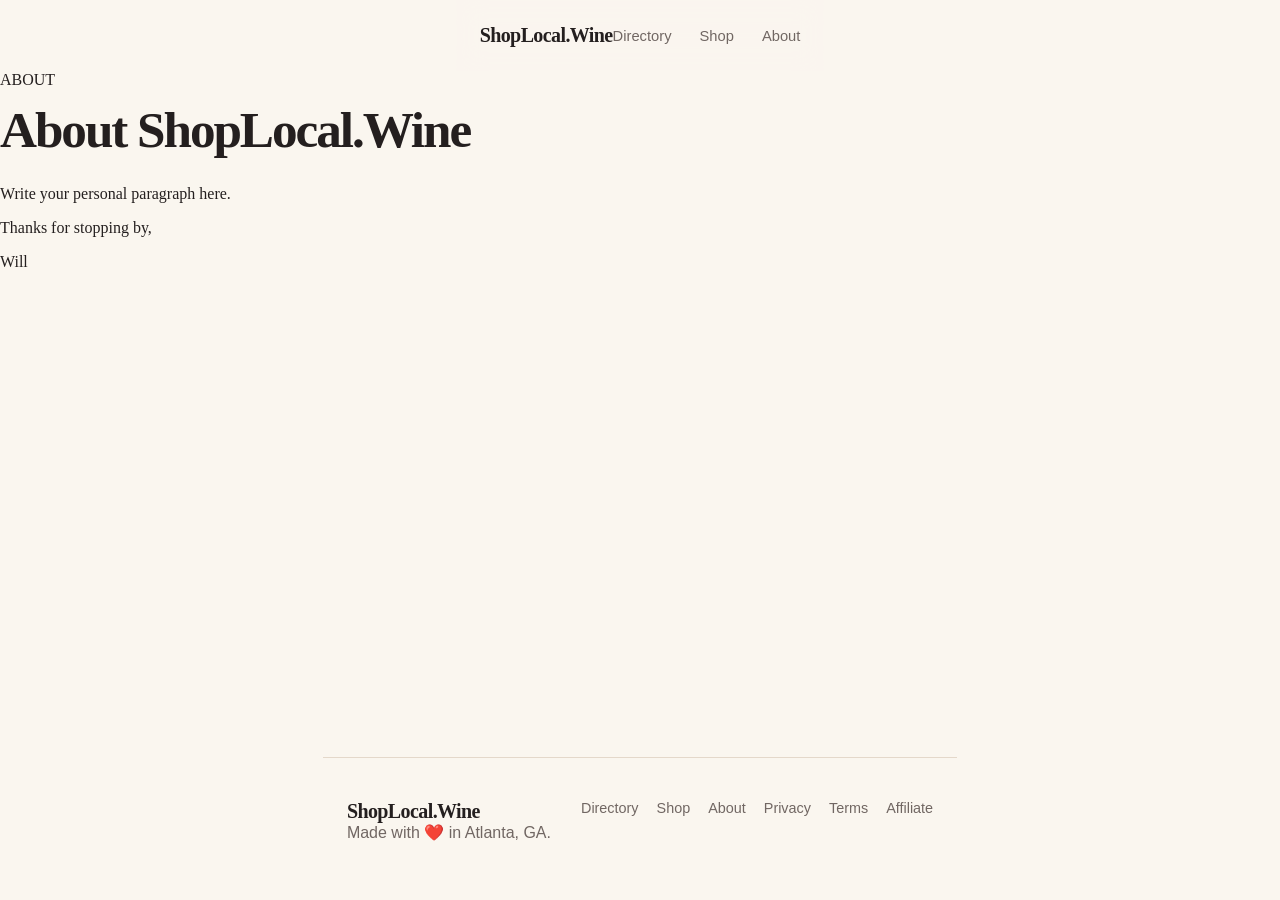
==== about.html @ 1c71f365 "Update about.html" ====
<!DOCTYPE html>
<html lang="en">
<head>
  <meta charset="UTF-8" />
  <meta name="viewport" content="width=device-width, initial-scale=1.0" />

  <title>About | ShopLocal.Wine</title>

  <meta
    name="description"
    content="Learn why ShopLocal.Wine was created."
  />

  <link rel="stylesheet" href="styles.css" />

  <style>
    html,
    body {
      min-height: 100%;
    }

    body {
      min-height: 100vh;
      min-height: 100dvh;
      display: flex;
      flex-direction: column;
    }

    .about-page {
      flex: 1;
      width: 100%;
    }

    .about-title {
      font-size: clamp(2rem, 4vw, 3.5rem);
      line-height: 1.05;
      letter-spacing: -0.04em;
      margin: 0 0 28px;
    }

    .about-eyebrow {
      margin-bottom: 14px;
    }

    .site-footer {
      margin-top: auto;
    }
  </style>
</head>

<body>

  <header class="site-header">
    <a href="index.html" class="logo">ShopLocal.Wine</a>

    <nav class="desktop-nav">
      <a href="index.html#directory">Directory</a>
      <a href="index.html#shop">Shop</a>
      <a href="about.html">About</a>
    </nav>

    <button class="menu-toggle" id="menuToggle" aria-label="Open menu">
      <span></span>
      <span></span>
      <span></span>
    </button>
  </header>

  <nav class="mobile-nav" id="mobileNav">
    <a href="index.html#directory">Directory</a>
    <a href="index.html#shop">Shop</a>
    <a href="about.html">About</a>
    <a href="index.html#newsletter">Newsletter</a>
    <a href="index.html#submit">Submit a Shop</a>
  </nav>

  <main class="about-page">

    <div class="about-content">
      <p class="about-eyebrow">ABOUT</p>

      <h1 class="about-title">About ShopLocal.Wine</h1>

      <p>
        Write your personal paragraph here.
      </p>

      <p class="about-signoff">
        Thanks for stopping by,
      </p>

      <p class="about-name">
        Will
      </p>
    </div>

  </main>

  <footer class="site-footer">
    <div>
      <a href="index.html" class="footer-logo">ShopLocal.Wine</a>
      <p>Made with ❤️ in Atlanta, GA.</p>
    </div>

    <div class="footer-links">
      <a href="index.html#directory">Directory</a>
      <a href="index.html#shop">Shop</a>
      <a href="about.html">About</a>
      <a href="privacy.html">Privacy</a>
      <a href="terms.html">Terms</a>
      <a href="affiliate.html">Affiliate</a>
    </div>
  </footer>

  <script src="script.js"></script>

</body>
</html>
---- styles.css ----
:root {
  --bg: #faf6ef;
  --surface: #ffffff;
  --surface-alt: #f1e8dc;
  --ink: #241f1f;
  --muted: #716763;
  --line: #e4d8ca;
  --wine: #6f1d3b;
  --wine-dark: #4e1228;
  --gold: #b88945;
  --shadow: 0 18px 50px rgba(36, 31, 31, 0.08);
  --radius: 22px;
  --container: 1180px;
}

* {
  box-sizing: border-box;
}

html {
  scroll-behavior: smooth;
}

body {
  margin: 0;
  font-family: Georgia, "Times New Roman", serif;
  background: var(--bg);
  color: var(--ink);
}

a {
  color: inherit;
  text-decoration: none;
}

button,
input {
  font: inherit;
}

.site-header {
  position: sticky;
  top: 0;
  z-index: 50;
  display: flex;
  align-items: center;
  justify-content: space-between;
  max-width: var(--container);
  margin: 0 auto;
  padding: 24px;
  background: rgba(250, 246, 239, 0.9);
  backdrop-filter: blur(14px);
}

.logo,
.footer-logo {
  font-size: 1.25rem;
  font-weight: 700;
  letter-spacing: -0.03em;
}

.desktop-nav {
  display: flex;
  gap: 28px;
  font-family: Arial, sans-serif;
  font-size: 0.92rem;
  color: var(--muted);
}

.desktop-nav a:hover {
  color: var(--wine);
}

.menu-toggle {
  display: none;
  width: 42px;
  height: 42px;
  border: 1px solid var(--line);
  border-radius: 999px;
  background: var(--surface);
  cursor: pointer;
}

.menu-toggle span {
  display: block;
  width: 18px;
  height: 2px;
  margin: 4px auto;
  background: var(--ink);
}

.mobile-nav {
  display: none;
  position: fixed;
  top: 82px;
  left: 16px;
  right: 16px;
  z-index: 40;
  padding: 18px;
  border: 1px solid var(--line);
  border-radius: 20px;
  background: var(--surface);
  box-shadow: var(--shadow);
}

.mobile-nav.open {
  display: grid;
  gap: 14px;
}

.mobile-nav a {
  font-family: Arial, sans-serif;
  color: var(--muted);
}

.hero {
  padding: 90px 24px 70px;
}

.hero-inner {
  max-width: var(--container);
  margin: 0 auto;
}

.eyebrow {
  margin: 0 0 14px;
  font-family: Arial, sans-serif;
  font-size: 0.78rem;
  font-weight: 700;
  letter-spacing: 0.14em;
  text-transform: uppercase;
  color: var(--wine);
}

h1,
h2,
h3,
p {
  margin-top: 0;
}

h1 {
  max-width: 760px;
  margin-bottom: 20px;
  font-size: clamp(3.3rem, 9vw, 7.5rem);
  line-height: 0.9;
  letter-spacing: -0.08em;
}

h2 {
  max-width: 760px;
  margin-bottom: 18px;
  font-size: clamp(2rem, 4vw, 4.1rem);
  line-height: 0.96;
  letter-spacing: -0.06em;
}

h3 {
  margin-bottom: 10px;
  font-size: 1.3rem;
  line-height: 1.1;
  letter-spacing: -0.03em;
}

.hero-copy {
  max-width: 620px;
  margin-bottom: 30px;
  font-family: Arial, sans-serif;
  font-size: 1.12rem;
  line-height: 1.7;
  color: var(--muted);
}

.primary-button {
  display: inline-flex;
  align-items: center;
  justify-content: center;
  min-height: 48px;
  padding: 0 22px;
  border-radius: 999px;
  background: var(--wine);
  color: #fff;
  font-family: Arial, sans-serif;
  font-weight: 700;
}

.primary-button:hover {
  background: var(--wine-dark);
}

.directory-section,
.shop-section,
.news-section,
.about-section,
.newsletter-section {
  max-width: var(--container);
  margin: 0 auto;
  padding: 70px 24px;
}

.section-heading {
  margin-bottom: 28px;
}

.mobile-search-panel {
  display: none;
}

.desktop-search-panel {
  display: block;
}

.directory-layout {
  display: grid;
  grid-template-columns: minmax(0, 1.25fr) 420px;
  gap: 20px;
  min-height: 620px;
}

.wine-map {
  width: 100%;
  height: 100%;
  min-height: 620px;
}

.map-panel,
.results-panel {
  border: 1px solid var(--line);
  border-radius: var(--radius);
  background: var(--surface);
  box-shadow: var(--shadow);
  overflow: hidden;
}

.map-panel {
  min-height: 620px;
}

.map-placeholder {
  display: grid;
  place-items: center;
  align-content: center;
  height: 100%;
  min-height: 620px;
  background:
    linear-gradient(90deg, rgba(111, 29, 59, 0.06) 1px, transparent 1px),
    linear-gradient(rgba(111, 29, 59, 0.06) 1px, transparent 1px),
    var(--surface-alt);
  background-size: 44px 44px;
  color: var(--muted);
  font-family: Arial, sans-serif;
  text-align: center;
}

.map-pin {
  display: grid;
  place-items: center;
  width: 76px;
  height: 76px;
  margin-bottom: 18px;
  border-radius: 50%;
  background: var(--wine);
  color: #fff;
  box-shadow: 0 18px 36px rgba(111, 29, 59, 0.25);
}

.results-panel {
  padding: 18px;
}

.search-box {
  margin-bottom: 14px;
}

.search-box input {
  width: 100%;
  min-height: 52px;
  padding: 0 16px;
  border: 1px solid var(--line);
  border-radius: 999px;
  background: #fff;
  outline: none;
  font-family: Arial, sans-serif;
}

.search-box input:focus {
  border-color: var(--wine);
}

.results-meta {
  margin-bottom: 14px;
  font-family: Arial, sans-serif;
  font-size: 0.86rem;
  color: var(--muted);
}

.shop-list {
  display: grid;
  gap: 14px;
}

.shop-card {
  padding: 18px;
  border: 1px solid var(--line);
  border-radius: 18px;
  background: #fff;
}

.shop-card h3 {
  margin-bottom: 6px;
}

.shop-location,
.shop-description,
.shop-tags {
  font-family: Arial, sans-serif;
  color: var(--muted);
}

.shop-location {
  margin-bottom: 10px;
  font-size: 0.92rem;
}

.shop-description {
  margin-bottom: 14px;
  font-size: 0.95rem;
  line-height: 1.55;
}

.shop-tags {
  display: flex;
  flex-wrap: wrap;
  gap: 8px;
  margin-bottom: 14px;
  font-size: 0.78rem;
}

.shop-tags span {
  padding: 6px 9px;
  border-radius: 999px;
  background: var(--surface-alt);
}

.shop-link {
  font-family: Arial, sans-serif;
  font-size: 0.9rem;
  font-weight: 700;
  color: var(--wine);
}

.newsletter-section {
  display: grid;
  grid-template-columns: 1fr 420px;
  gap: 30px;
  align-items: center;
  margin-top: 40px;
  border-top: 1px solid var(--line);
  border-bottom: 1px solid var(--line);
}

.newsletter-section p {
  max-width: 580px;
  font-family: Arial, sans-serif;
  line-height: 1.7;
  color: var(--muted);
}

.newsletter-form {
  display: flex;
  gap: 10px;
}

.newsletter-form input {
  min-width: 0;
  flex: 1;
  height: 52px;
  padding: 0 16px;
  border: 1px solid var(--line);
  border-radius: 999px;
  background: #fff;
  outline: none;
  font-family: Arial, sans-serif;
}

.newsletter-form button {
  height: 52px;
  padding: 0 18px;
  border: 0;
  border-radius: 999px;
  background: var(--wine);
  color: #fff;
  font-family: Arial, sans-serif;
  font-weight: 700;
  cursor: pointer;
}

.category-grid,
.news-grid {
  display: grid;
  grid-template-columns: repeat(3, 1fr);
  gap: 18px;
}

.category-card,
.news-card {
  min-height: 190px;
  padding: 24px;
  border: 1px solid var(--line);
  border-radius: var(--radius);
  background: var(--surface);
  box-shadow: var(--shadow);
}

.category-card p,
.news-card p,
.about-section p {
  font-family: Arial, sans-serif;
  line-height: 1.65;
  color: var(--muted);
}

.category-card {
  display: block;
  color: inherit;
  text-decoration: none;
  cursor: pointer;
  transition:
    transform .2s ease,
    box-shadow .2s ease,
    border-color .2s ease,
    background-color .2s ease;
}

.category-card:hover {
  transform: translateY(-4px);
  border-color: var(--wine);
  background: #fcf5f7;
  box-shadow: 0 18px 40px rgba(111, 29, 59, .12);
}

.category-card:hover h3 {
  color: var(--wine);
}

.news-label {
  margin-bottom: 14px;
  font-size: 0.78rem;
  font-weight: 700;
  letter-spacing: 0.12em;
  text-transform: uppercase;
  color: var(--wine) !important;
}

.about-section {
  padding-bottom: 120px;
}

.about-section p {
  max-width: 760px;
  font-size: 1.08rem;
}

.concierge-button {
  position: fixed;
  right: 22px;
  bottom: 22px;
  z-index: 60;
  display: grid;
  gap: 2px;
  min-width: 96px;
  padding: 13px 16px;
  border: 0;
  border-radius: 999px;
  background: var(--wine);
  color: #fff;
  box-shadow: 0 20px 40px rgba(111, 29, 59, 0.28);
  cursor: pointer;
}

.concierge-button span,
.concierge-button strong {
  font-family: Arial, sans-serif;
  font-size: 0.78rem;
}

.concierge-button strong {
  font-size: 1rem;
}

.site-footer {
  display: grid;
  grid-template-columns: 1fr auto;
  gap: 30px;
  max-width: var(--container);
  margin: 0 auto;
  padding: 42px 24px;
  border-top: 1px solid var(--line);
}

.site-footer p,
.footer-links {
  font-family: Arial, sans-serif;
  color: var(--muted);
}

.footer-links {
  display: flex;
  flex-wrap: wrap;
  gap: 18px;
  align-items: start;
  font-size: 0.9rem;
}

.footer-links a:hover {
  color: var(--wine);
}

@media (max-width: 900px) {
  .desktop-nav {
    display: none;
  }

  .menu-toggle {
    display: block;
  }

  .hero {
    padding-top: 64px;
  }

  .directory-layout,
  .newsletter-section,
  .site-footer {
    grid-template-columns: 1fr;
  }

  .directory-layout {
    min-height: auto;
  }
  
.map-panel,
.map-placeholder {
  min-height: 360px;
}

.wine-map {
  min-height: 360px;
}

.mobile-search-panel {
  display: block;
  margin-bottom: 16px;
}

.desktop-search-panel {
  display: none;
}

  .category-grid,
  .news-grid {
    grid-template-columns: 1fr;
  }

  .newsletter-form {
    flex-direction: column;
  }

  .newsletter-form button {
    width: 100%;
  }
}

@media (max-width: 560px) {
  .site-header {
    padding: 18px;
  }

  .hero,
  .directory-section,
  .shop-section,
  .news-section,
  .about-section,
  .newsletter-section {
    padding-left: 18px;
    padding-right: 18px;
  }

  h1 {
    font-size: clamp(3rem, 16vw, 4.8rem);
  }

  h2 {
    font-size: clamp(2rem, 11vw, 3.2rem);
  }

  .concierge-button {
    right: 16px;
    bottom: 16px;
  }
}

/* ==========================
   CHAT
========================== */

.chat-overlay {
  position: fixed;
  inset: 0;
  background: rgba(0,0,0,.35);
  display: none;
  align-items: center;
  justify-content: center;
  z-index: 999;
  padding: 20px;
}

.chat-overlay.open {
  display: flex;
}

.chat-window {
  width: 100%;
  max-width: 430px;
  height: 700px;
  max-height: 90vh;
  background: white;
  border-radius: 24px;
  overflow: hidden;
  display: flex;
  flex-direction: column;
  box-shadow: 0 30px 80px rgba(0,0,0,.25);
}

.chat-header {
  background: var(--wine);
  color: white;
  display: flex;
  justify-content: space-between;
  align-items: center;
  padding: 18px;
}

.chat-header-left {
  display: flex;
  gap: 12px;
  align-items: center;
}

.chat-avatar {
  width: 42px;
  height: 42px;
  border-radius: 50%;
  background: rgba(255,255,255,.2);
  display: flex;
  align-items: center;
  justify-content: center;
  font-size: 20px;
}

.chat-header h3 {
  margin: 0;
  font-size: 18px;
}

.chat-header p {
  margin: 2px 0 0;
  font-size: 13px;
  opacity: .85;
  font-family: Arial, sans-serif;
}

.chat-close {
  background: none;
  border: none;
  color: white;
  font-size: 28px;
  cursor: pointer;
}

.chat-messages {
  flex: 1;
  overflow-y: auto;
  padding: 20px;
  background: #faf8f5;
}

.assistant-message,
.user-message {
  max-width: 80%;
  padding: 14px 16px;
  border-radius: 18px;
  margin-bottom: 14px;
  line-height: 1.5;
  font-family: Arial, sans-serif;
}

.assistant-message {
  background: white;
  border: 1px solid var(--line);
}

.user-message {
  background: var(--wine);
  color: white;
  margin-left: auto;
}

.chat-disclaimer {
  padding: 12px 20px;
  font-size: 12px;
  color: var(--muted);
  border-top: 1px solid var(--line);
  font-family: Arial, sans-serif;
}

.chat-input {
  display: flex;
  border-top: 1px solid var(--line);
}

.chat-input input {
  flex: 1;
  border: none;
  padding: 18px;
  font-size: 15px;
  outline: none;
  font-family: Arial, sans-serif;
}

.chat-input button {
  width: 64px;
  border: none;
  background: var(--wine);
  color: white;
  font-size: 22px;
  cursor: pointer;
}

@media (max-width:640px){

  .chat-overlay{
    padding:0;
  }

  .chat-window{
    max-width:none;
    width:100%;
    height:100%;
    max-height:none;
    border-radius:0;
  }

}

.directory-label,
.featured-shops-label {
  display: none;
}

.shop-card.active {
  border-color: #6f1d3f;
  box-shadow: 0 18px 45px rgba(111, 29, 63, 0.18);
  transform: translateY(-2px);
}

.shop-map-marker {
  cursor: pointer;
  transition: transform 0.2s ease;
}

.shop-map-marker.active {
  transform: scale(1.18);
}

/* ==========================================
   Active Shop Card
========================================== */

.shop-card {
  transition:
    border-color 0.25s ease,
    box-shadow 0.25s ease,
    transform 0.25s ease;
}

.shop-card.active {
  border-color: #7a1f3d;
  box-shadow: 0 12px 32px rgba(122, 31, 61, 0.18);
  transform: translateY(-2px);
}

/* ==========================================
   Map Interaction Polish
========================================== */

.shop-card {
  cursor: pointer;
}

.shop-card.active {
  border-color: #7a1f3d;
  box-shadow: 0 14px 36px rgba(122, 31, 61, 0.2);
  transform: translateY(-2px);
}

.mapboxgl-marker {
  cursor: pointer;
}
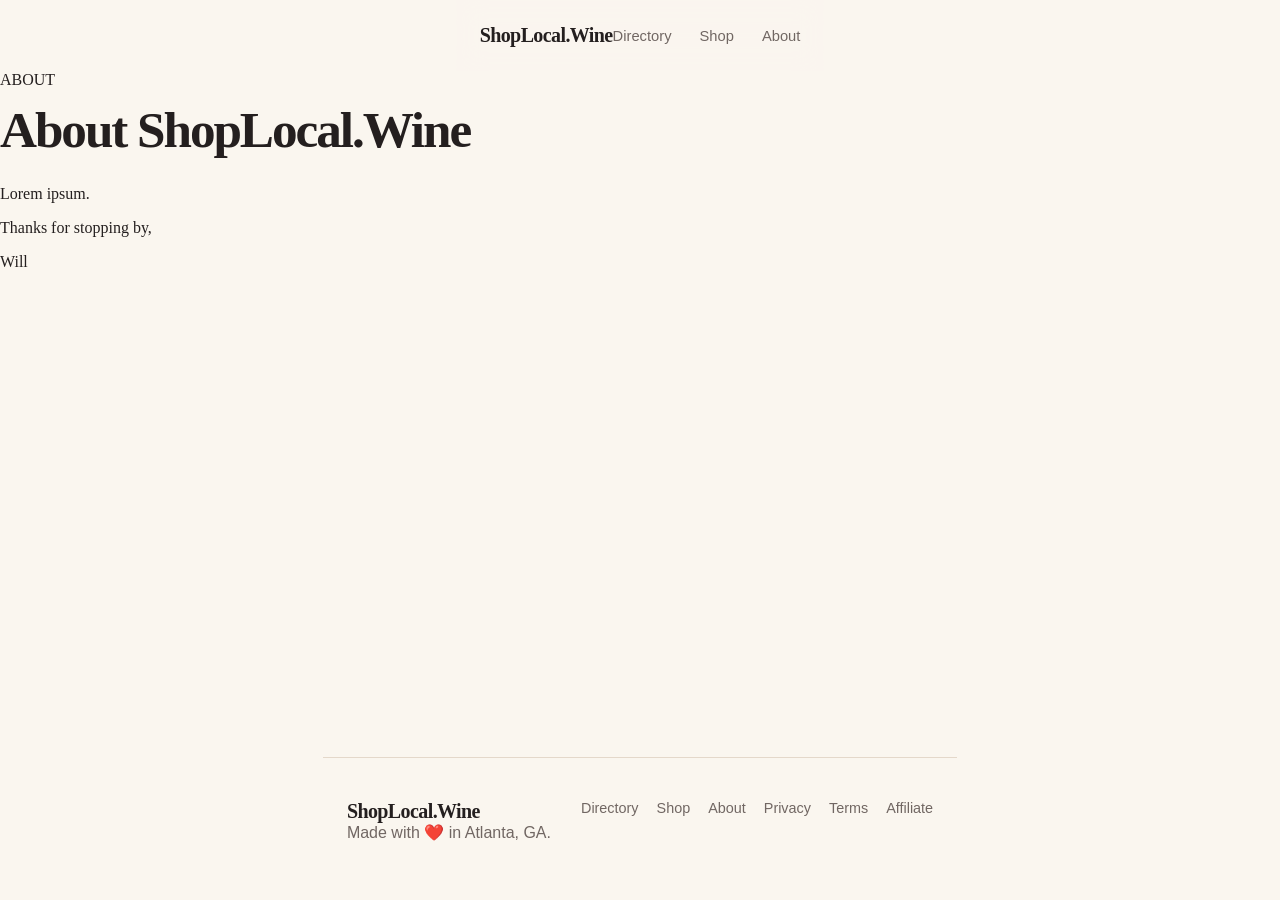
==== commit 04b24500: "Update about.html" ====
--- a/about.html
+++ b/about.html
@@ -82,7 +82,7 @@
       <h1 class="about-title">About ShopLocal.Wine</h1>
 
       <p>
-        Write your personal paragraph here.
+        Lorem ipsum.
       </p>
 
       <p class="about-signoff">
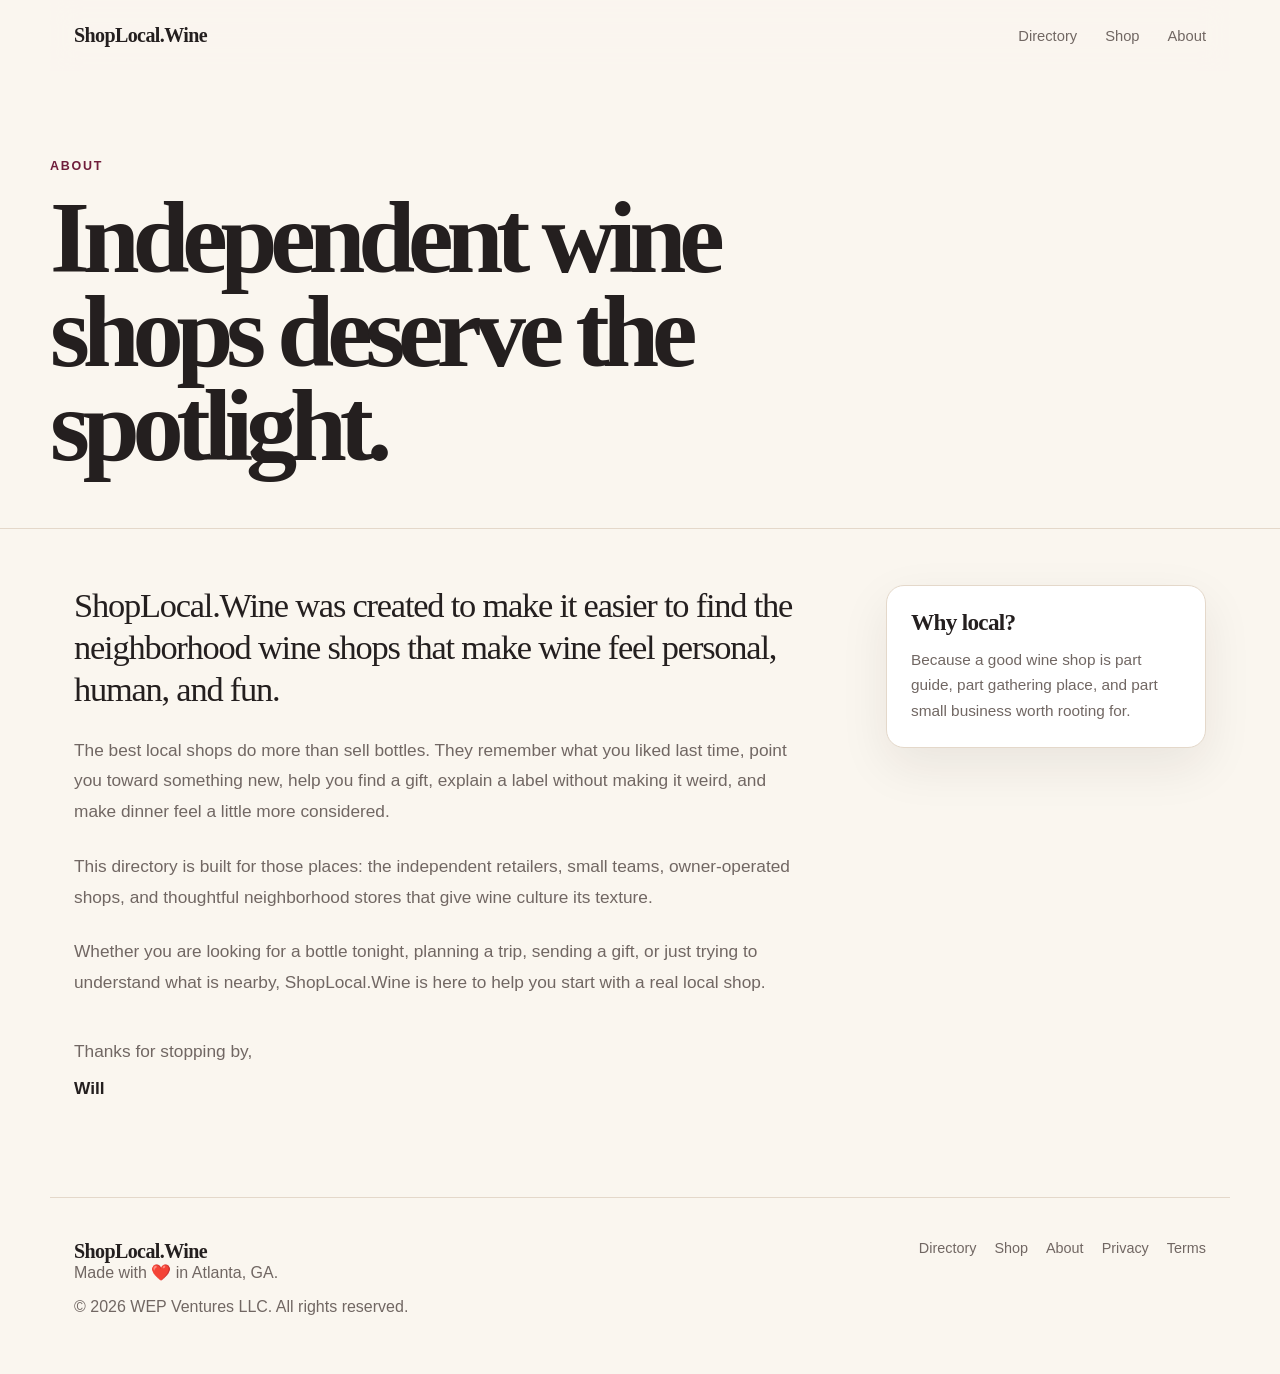
==== commit 66759518: "Update about.html" ====
--- a/about.html
+++ b/about.html
@@ -8,7 +8,7 @@
 
   <meta
     name="description"
-    content="Learn why ShopLocal.Wine was created."
+    content="ShopLocal.Wine helps people discover and support independent local wine shops."
   />
 
   <link rel="stylesheet" href="styles.css" />
@@ -26,24 +26,148 @@
       flex-direction: column;
     }
 
+    .site-header {
+      width: 100%;
+    }
+
     .about-page {
       flex: 1;
       width: 100%;
+      max-width: none;
+      margin: 0;
+      padding: 0;
+    }
+
+    .about-hero {
+      padding: 88px 24px 54px;
+      border-bottom: 1px solid var(--line);
+    }
+
+    .about-hero-inner {
+      max-width: var(--container);
+      margin: 0 auto;
+    }
+
+    .about-kicker {
+      margin: 0 0 18px;
+      font-family: Arial, sans-serif;
+      font-size: 0.78rem;
+      font-weight: 700;
+      letter-spacing: 0.14em;
+      text-transform: uppercase;
+      color: var(--wine);
     }
 
     .about-title {
-      font-size: clamp(2rem, 4vw, 3.5rem);
-      line-height: 1.05;
-      letter-spacing: -0.04em;
-      margin: 0 0 28px;
-    }
-
-    .about-eyebrow {
-      margin-bottom: 14px;
+      max-width: 860px;
+      margin: 0;
+      font-size: clamp(3.2rem, 8vw, 6.8rem);
+      line-height: 0.92;
+      letter-spacing: -0.07em;
+    }
+
+    .about-body {
+      max-width: var(--container);
+      margin: 0 auto;
+      padding: 56px 24px 88px;
+      display: grid;
+      grid-template-columns: minmax(0, 1fr) 320px;
+      gap: 58px;
+      align-items: start;
+    }
+
+    .about-copy {
+      max-width: 720px;
+    }
+
+    .about-copy p {
+      margin: 0 0 24px;
+      font-family: Arial, sans-serif;
+      font-size: 1.08rem;
+      line-height: 1.78;
+      color: var(--muted);
+    }
+
+    .about-copy .lead {
+      font-family: Georgia, "Times New Roman", serif;
+      font-size: clamp(1.45rem, 3vw, 2.15rem);
+      line-height: 1.22;
+      letter-spacing: -0.035em;
+      color: var(--ink);
+    }
+
+    .about-note {
+      padding: 24px;
+      border: 1px solid var(--line);
+      border-radius: 18px;
+      background: var(--surface);
+      box-shadow: var(--shadow);
+    }
+
+    .about-note h2 {
+      margin: 0 0 12px;
+      font-size: 1.45rem;
+      line-height: 1.1;
+      letter-spacing: -0.03em;
+    }
+
+    .about-note p {
+      margin: 0;
+      font-family: Arial, sans-serif;
+      font-size: 0.96rem;
+      line-height: 1.65;
+      color: var(--muted);
+    }
+
+    .about-signoff {
+      margin-top: 38px;
+    }
+
+    .about-signoff p {
+      margin-bottom: 6px;
+    }
+
+    .about-name {
+      font-weight: 700;
+      color: var(--ink) !important;
     }
 
     .site-footer {
       margin-top: auto;
+    }
+
+    @media (max-width: 900px) {
+      .about-hero {
+        padding-top: 64px;
+      }
+
+      .about-body {
+        grid-template-columns: 1fr;
+        gap: 34px;
+        padding-top: 42px;
+      }
+
+      .about-note {
+        max-width: 520px;
+      }
+    }
+
+    @media (max-width: 560px) {
+      .about-hero {
+        padding: 56px 18px 38px;
+      }
+
+      .about-body {
+        padding: 36px 18px 66px;
+      }
+
+      .about-title {
+        font-size: clamp(3rem, 16vw, 4.7rem);
+      }
+
+      .about-copy .lead {
+        font-size: 1.42rem;
+      }
     }
   </style>
 </head>
@@ -71,46 +195,60 @@
     <a href="index.html#shop">Shop</a>
     <a href="about.html">About</a>
     <a href="index.html#newsletter">Newsletter</a>
-    <a href="index.html#submit">Submit a Shop</a>
   </nav>
 
   <main class="about-page">
 
-    <div class="about-content">
-      <p class="about-eyebrow">ABOUT</p>
-
-      <h1 class="about-title">About ShopLocal.Wine</h1>
-
-      <p>
-        Lorem ipsum.
-      </p>
-
-      <p class="about-signoff">
-        Thanks for stopping by,
-      </p>
-
-      <p class="about-name">
-        Will
-      </p>
-    </div>
+    <section class="about-hero">
+      <div class="about-hero-inner">
+        <p class="about-kicker">About</p>
+        <h1 class="about-title">Independent wine shops deserve the spotlight.</h1>
+      </div>
+    </section>
+
+    <section class="about-body">
+      <div class="about-copy">
+        <p class="lead">
+          ShopLocal.Wine was created to make it easier to find the neighborhood wine shops that make wine feel personal, human, and fun.
+        </p>
+
+        <p>
+          The best local shops do more than sell bottles. They remember what you liked last time, point you toward something new, help you find a gift, explain a label without making it weird, and make dinner feel a little more considered.
+        </p>
+
+        <p>
+          This directory is built for those places: the independent retailers, small teams, owner-operated shops, and thoughtful neighborhood stores that give wine culture its texture.
+        </p>
+
+        <p>
+          Whether you are looking for a bottle tonight, planning a trip, sending a gift, or just trying to understand what is nearby, ShopLocal.Wine is here to help you start with a real local shop.
+        </p>
+
+        <div class="about-signoff">
+          <p>Thanks for stopping by,</p>
+          <p class="about-name">Will</p>
+        </div>
+      </div>
+
+            <aside class="about-note">
+        <h2>Why local?</h2>
+        <p>
+          Because a good wine shop is part guide, part gathering place, and part small business worth rooting for.
+        </p>
+      </aside>
+    </section>
 
   </main>
 
-  <footer class="site-footer">
-    <div>
-      <a href="index.html" class="footer-logo">ShopLocal.Wine</a>
-      <p>Made with ❤️ in Atlanta, GA.</p>
-    </div>
-
-    <div class="footer-links">
-      <a href="index.html#directory">Directory</a>
-      <a href="index.html#shop">Shop</a>
-      <a href="about.html">About</a>
-      <a href="privacy.html">Privacy</a>
-      <a href="terms.html">Terms</a>
-      <a href="affiliate.html">Affiliate</a>
-    </div>
-  </footer>
+  <div id="siteFooter"></div>
+
+  <script>
+    fetch("/footer.html")
+      .then((response) => response.text())
+      .then((html) => {
+        document.getElementById("siteFooter").innerHTML = html;
+      });
+  </script>
 
   <script src="script.js"></script>
 
--- a/styles.css
+++ b/styles.css
@@ -266,6 +266,10 @@
 
 .results-panel {
   padding: 18px;
+  display: flex;
+  flex-direction: column;
+  max-height: 620px;
+  min-height: 0;
 }
 
 .search-box {
@@ -297,6 +301,9 @@
 .shop-list {
   display: grid;
   gap: 14px;
+  overflow-y: auto;
+  min-height: 0;
+  padding-right: 4px;
 }
 
 .shop-card {
@@ -304,6 +311,11 @@
   border: 1px solid var(--line);
   border-radius: 18px;
   background: #fff;
+}
+
+.shop-card-note {
+  cursor: default;
+  background: var(--surface-alt);
 }
 
 .shop-card h3 {
@@ -538,6 +550,10 @@
   .directory-layout {
     min-height: auto;
   }
+
+  .results-panel {
+    max-height: 460px;
+  }
   
 .map-panel,
 .map-placeholder {
@@ -561,14 +577,26 @@
   .news-grid {
     grid-template-columns: 1fr;
   }
-
-  .newsletter-form {
-    flex-direction: column;
-  }
-
-  .newsletter-form button {
-    width: 100%;
-  }
+.newsletter-form {
+  flex-direction: column;
+  width: 100%;
+}
+
+.newsletter-form input {
+  width: 100%;
+  height: auto;
+  min-height: 58px;
+  padding: 16px 20px;
+  font-size: 18px;
+  line-height: 1.3;
+  -webkit-appearance: none;
+  appearance: none;
+}
+
+.newsletter-form button {
+  width: 100%;
+  min-height: 58px;
+}
 }
 
 @media (max-width: 560px) {
@@ -807,3 +835,75 @@
 .mapboxgl-marker {
   cursor: pointer;
 }
+
+.shop-card-note,
+.shop-card-note:hover {
+  cursor: default;
+  transform: none;
+}
+
+/* ==========================================
+   ABOUT PAGE
+========================================== */
+
+.about-page {
+  max-width: 760px;
+  margin: 0 auto;
+  padding: 7rem 1.5rem 6rem;
+}
+
+.about-eyebrow {
+  font-size: 0.8rem;
+  font-weight: 700;
+  letter-spacing: 0.18em;
+  text-transform: uppercase;
+  color: var(--accent);
+  margin-bottom: 1rem;
+}
+
+.about-title {
+  font-size: clamp(3rem, 8vw, 5.5rem);
+  line-height: 0.92;
+  letter-spacing: -0.06em;
+  margin: 0 0 3rem;
+  max-width: 10ch;
+}
+
+.about-content {
+  max-width: 640px;
+}
+
+.about-content p {
+  font-size: 1.15rem;
+  line-height: 1.85;
+  color: var(--text);
+  margin-bottom: 1.75rem;
+}
+
+.about-signoff {
+  margin-top: 3rem;
+  margin-bottom: 0.25rem;
+}
+
+.about-name {
+  font-weight: 600;
+  margin-bottom: 0;
+}
+
+@media (max-width: 768px) {
+
+  .about-page {
+    padding: 4rem 1.5rem;
+  }
+
+  .about-title {
+    font-size: clamp(2.75rem, 12vw, 4.25rem);
+    margin-bottom: 2rem;
+  }
+
+  .about-content p {
+    font-size: 1.05rem;
+    line-height: 1.75;
+  }
+
+}
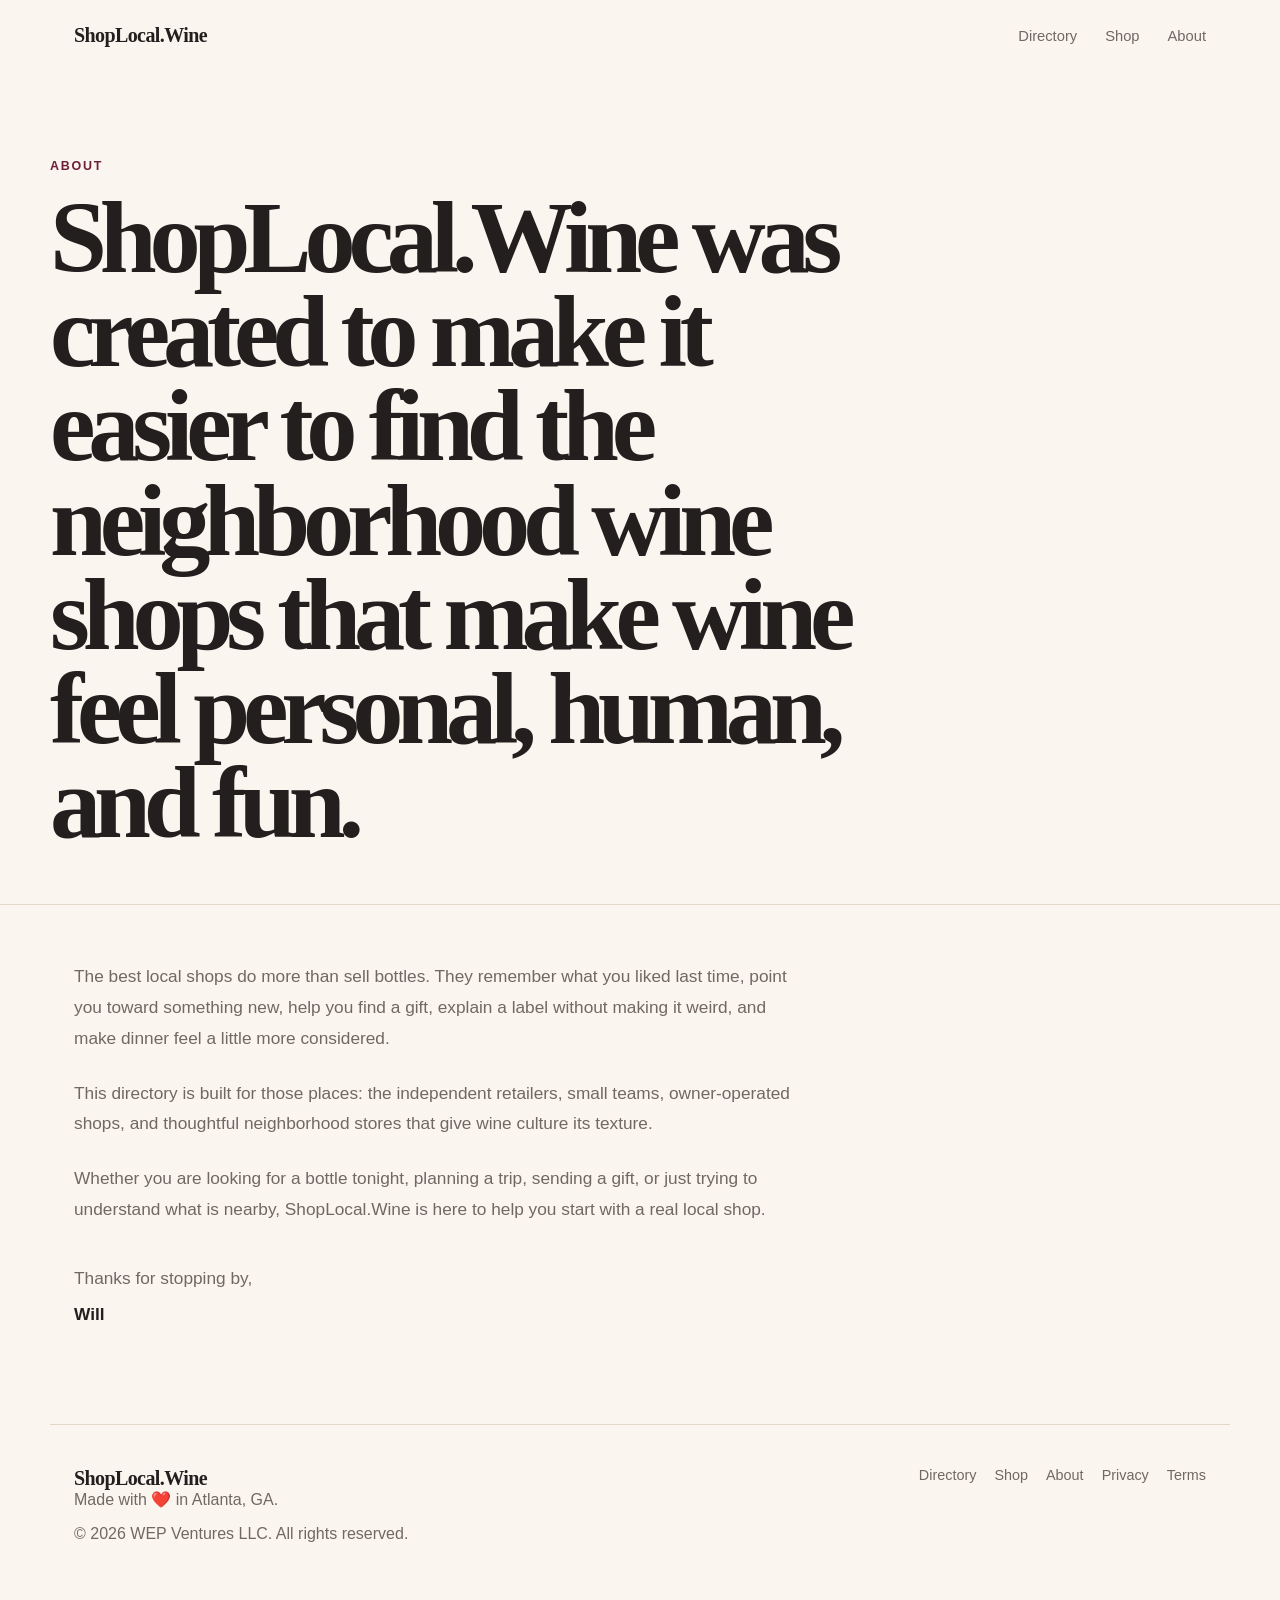
==== commit 92df358b: "Update about.html" ====
--- a/about.html
+++ b/about.html
@@ -197,30 +197,28 @@
     <a href="index.html#newsletter">Newsletter</a>
   </nav>
 
-  <main class="about-page">
-
-    <section class="about-hero">
-      <div class="about-hero-inner">
-        <p class="about-kicker">About</p>
-        <h1 class="about-title">Independent wine shops deserve the spotlight.</h1>
-      </div>
-    </section>
-
-    <section class="about-body">
-      <div class="about-copy">
-        <p class="lead">
-          ShopLocal.Wine was created to make it easier to find the neighborhood wine shops that make wine feel personal, human, and fun.
-        </p>
-
-        <p>
-          The best local shops do more than sell bottles. They remember what you liked last time, point you toward something new, help you find a gift, explain a label without making it weird, and make dinner feel a little more considered.
-        </p>
-
-        <p>
-          This directory is built for those places: the independent retailers, small teams, owner-operated shops, and thoughtful neighborhood stores that give wine culture its texture.
-        </p>
-
-        <p>
+ <main class="about-page">
+
+  <section class="about-hero">
+    <div class="about-hero-inner">
+      <p class="about-kicker">About</p>
+      <h1 class="about-title">
+        ShopLocal.Wine was created to make it easier to find the neighborhood wine shops that make wine feel personal, human, and fun.
+      </h1>
+    </div>
+  </section>
+
+  <section class="about-body">
+    <div class="about-copy">
+      <p>
+        The best local shops do more than sell bottles. They remember what you liked last time, point you toward something new, help you find a gift, explain a label without making it weird, and make dinner feel a little more considered.
+      </p>
+
+      <p>
+        This directory is built for those places: the independent retailers, small teams, owner-operated shops, and thoughtful neighborhood stores that give wine culture its texture.
+      </p>
+
+                <p>
           Whether you are looking for a bottle tonight, planning a trip, sending a gift, or just trying to understand what is nearby, ShopLocal.Wine is here to help you start with a real local shop.
         </p>
 
@@ -229,13 +227,6 @@
           <p class="about-name">Will</p>
         </div>
       </div>
-
-            <aside class="about-note">
-        <h2>Why local?</h2>
-        <p>
-          Because a good wine shop is part guide, part gathering place, and part small business worth rooting for.
-        </p>
-      </aside>
     </section>
 
   </main>
--- a/styles.css
+++ b/styles.css
@@ -28,13 +28,18 @@
   color: var(--ink);
 }
 
+body.modal-open {
+  overflow: hidden;
+}
+
 a {
   color: inherit;
   text-decoration: none;
 }
 
 button,
-input {
+input,
+textarea {
   font: inherit;
 }
 
@@ -361,6 +366,198 @@
   color: var(--wine);
 }
 
+/* ==========================
+   SUBMIT SHOP CTA + MODAL
+========================== */
+
+.submit-shop-cta {
+  display: flex;
+  justify-content: center;
+  padding: 42px 0 0;
+}
+
+.submit-shop-cta-button {
+  display: inline-flex;
+  align-items: center;
+  justify-content: center;
+  width: min(100%, 660px);
+  min-height: 58px;
+  padding: 0 26px;
+  border: 0;
+  border-radius: 999px;
+  background: var(--wine);
+  color: #fff;
+  font-family: Arial, sans-serif;
+  font-size: 1rem;
+  font-weight: 700;
+  line-height: 1;
+  cursor: pointer;
+  box-shadow: 0 20px 45px rgba(111, 29, 59, 0.2);
+}
+
+.submit-shop-cta-button:hover {
+  background: var(--wine-dark);
+}
+
+.submit-shop-overlay {
+  position: fixed;
+  inset: 0;
+  z-index: 900;
+  display: none;
+  align-items: center;
+  justify-content: center;
+  padding: 22px;
+  background: rgba(36, 31, 31, 0.42);
+}
+
+.submit-shop-overlay.open {
+  display: flex;
+}
+
+.submit-shop-modal {
+  position: relative;
+  width: min(100%, 760px);
+  max-height: min(88vh, 820px);
+  overflow-y: auto;
+  padding: 30px;
+  border: 1px solid var(--line);
+  border-radius: var(--radius);
+  background: var(--bg);
+  box-shadow: 0 30px 80px rgba(36, 31, 31, 0.28);
+}
+
+.submit-shop-close {
+  position: sticky;
+  top: 0;
+  z-index: 1;
+  float: right;
+  display: grid;
+  place-items: center;
+  width: 42px;
+  height: 42px;
+  margin: -8px -8px 4px 14px;
+  border: 1px solid var(--line);
+  border-radius: 999px;
+  background: var(--surface);
+  color: var(--ink);
+  font-size: 1.7rem;
+  line-height: 1;
+  cursor: pointer;
+}
+
+.submit-shop-close:hover {
+  border-color: var(--wine);
+  color: var(--wine);
+}
+
+.submit-shop-content h2 {
+  max-width: 580px;
+  margin-bottom: 14px;
+  font-size: clamp(2rem, 5vw, 3.8rem);
+}
+
+.submit-shop-intro,
+.submit-shop-thanks p {
+  max-width: 560px;
+  margin-bottom: 24px;
+  font-family: Arial, sans-serif;
+  line-height: 1.65;
+  color: var(--muted);
+}
+
+.submit-shop-form {
+  display: grid;
+  grid-template-columns: repeat(2, minmax(0, 1fr));
+  gap: 16px;
+  clear: both;
+}
+
+.form-field {
+  display: grid;
+  gap: 7px;
+}
+
+.form-field-wide,
+.submit-shop-error,
+.submit-shop-button {
+  grid-column: 1 / -1;
+}
+
+.form-field label {
+  font-family: Arial, sans-serif;
+  font-size: 0.86rem;
+  font-weight: 700;
+  color: var(--ink);
+}
+
+.form-field input,
+.form-field textarea {
+  width: 100%;
+  min-height: 50px;
+  padding: 13px 15px;
+  border: 1px solid var(--line);
+  border-radius: 16px;
+  background: var(--surface);
+  color: var(--ink);
+  outline: none;
+  font-family: Arial, sans-serif;
+}
+
+.form-field textarea {
+  resize: vertical;
+  line-height: 1.5;
+}
+
+.form-field input:focus,
+.form-field textarea:focus {
+  border-color: var(--wine);
+  box-shadow: 0 0 0 3px rgba(111, 29, 59, 0.12);
+}
+
+.submit-shop-error {
+  display: none;
+  margin: 2px 0 0;
+  padding: 12px 14px;
+  border: 1px solid rgba(111, 29, 59, 0.24);
+  border-radius: 14px;
+  background: #fcf5f7;
+  color: var(--wine-dark);
+  font-family: Arial, sans-serif;
+  line-height: 1.45;
+}
+
+.submit-shop-error.visible {
+  display: block;
+}
+
+.submit-shop-button,
+.submit-shop-thanks button {
+  min-height: 52px;
+  padding: 0 22px;
+  border: 0;
+  border-radius: 999px;
+  background: var(--wine);
+  color: #fff;
+  font-family: Arial, sans-serif;
+  font-weight: 700;
+  cursor: pointer;
+}
+
+.submit-shop-button:hover,
+.submit-shop-thanks button:hover {
+  background: var(--wine-dark);
+}
+
+.submit-shop-button:disabled {
+  cursor: not-allowed;
+  opacity: 0.68;
+}
+
+.submit-shop-thanks {
+  clear: both;
+  padding-top: 8px;
+}
+
 .newsletter-section {
   display: grid;
   grid-template-columns: 1fr 420px;
@@ -433,7 +630,8 @@
 }
 
 .category-card {
-  display: block;
+  display: flex;
+  flex-direction: column;
   color: inherit;
   text-decoration: none;
   cursor: pointer;
@@ -453,6 +651,24 @@
 
 .category-card:hover h3 {
   color: var(--wine);
+}
+
+.coming-soon-pill {
+  display: inline-flex;
+  align-items: center;
+  justify-content: center;
+  align-self: flex-end;
+  min-width: 180px;
+  min-height: 44px;
+  margin-top: auto;
+  padding: 0 22px;
+  border: 6px solid var(--wine);
+  border-radius: 20px;
+  background: var(--surface);
+  color: var(--wine);
+  font-family: Arial, sans-serif;
+  font-size: 0.95rem;
+  font-weight: 700;
 }
 
 .news-label {
@@ -554,49 +770,64 @@
   .results-panel {
     max-height: 460px;
   }
-  
-.map-panel,
-.map-placeholder {
-  min-height: 360px;
-}
-
-.wine-map {
-  min-height: 360px;
-}
-
-.mobile-search-panel {
-  display: block;
-  margin-bottom: 16px;
-}
-
-.desktop-search-panel {
-  display: none;
-}
+
+  .map-panel,
+  .map-placeholder {
+    min-height: 360px;
+  }
+
+  .wine-map {
+    min-height: 360px;
+  }
+
+  .mobile-search-panel {
+    display: block;
+    margin-bottom: 16px;
+  }
+
+  .desktop-search-panel {
+    display: none;
+  }
+
+  .submit-shop-cta {
+    padding-top: 34px;
+  }
+
+.submit-shop-cta-button {
+  width: 100%;
+  min-height: 58px;
+  font-size: 1rem;
+}
+
+  .submit-shop-form {
+    grid-template-columns: 1fr;
+  }
 
   .category-grid,
   .news-grid {
     grid-template-columns: 1fr;
   }
-.newsletter-form {
-  flex-direction: column;
-  width: 100%;
-}
-
-.newsletter-form input {
-  width: 100%;
-  height: auto;
-  min-height: 58px;
-  padding: 16px 20px;
-  font-size: 18px;
-  line-height: 1.3;
-  -webkit-appearance: none;
-  appearance: none;
-}
-
-.newsletter-form button {
-  width: 100%;
-  min-height: 58px;
-}
+
+  .newsletter-form {
+    flex-direction: column;
+    width: 100%;
+  }
+
+  .newsletter-form input {
+    width: 100%;
+    height: auto;
+    min-height: 58px;
+    padding: 16px 20px;
+    font-size: 18px;
+    line-height: 1.3;
+    -webkit-appearance: none;
+    appearance: none;
+  }
+
+  .newsletter-form button {
+    width: 100%;
+    min-height: 58px;
+  }
 }
 
 @media (max-width: 560px) {
@@ -620,6 +851,22 @@
 
   h2 {
     font-size: clamp(2rem, 11vw, 3.2rem);
+  }
+
+  .submit-shop-overlay {
+    align-items: stretch;
+    padding: 12px;
+  }
+
+  .submit-shop-modal {
+    max-height: calc(100vh - 24px);
+    max-height: calc(100dvh - 24px);
+    padding: 22px;
+    border-radius: 18px;
+  }
+
+  .submit-shop-content h2 {
+    font-size: clamp(2rem, 11vw, 3.1rem);
   }
 
   .concierge-button {
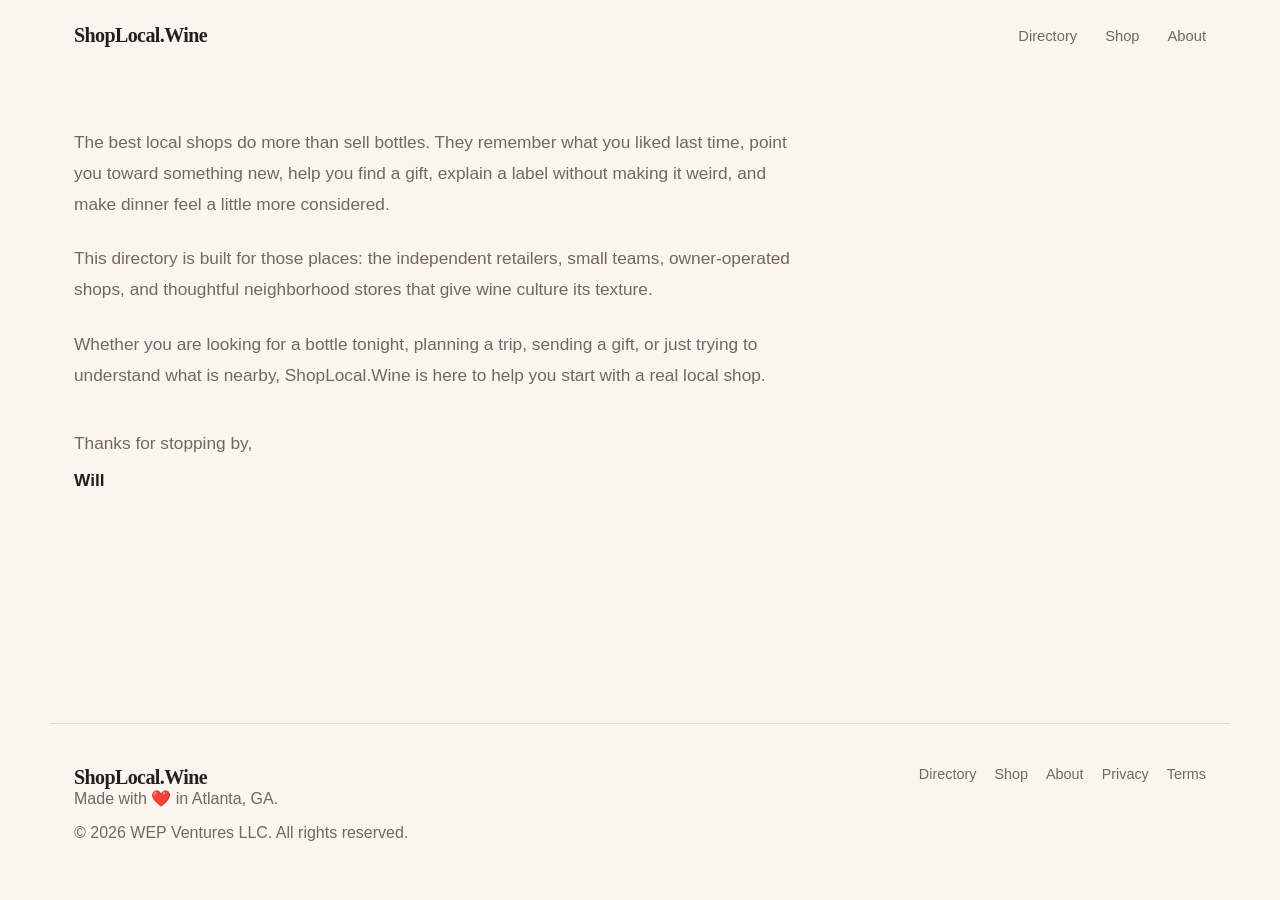
==== commit ad300dd6: "Update about.html" ====
--- a/about.html
+++ b/about.html
@@ -199,15 +199,6 @@
 
  <main class="about-page">
 
-  <section class="about-hero">
-    <div class="about-hero-inner">
-      <p class="about-kicker">About</p>
-      <h1 class="about-title">
-        ShopLocal.Wine was created to make it easier to find the neighborhood wine shops that make wine feel personal, human, and fun.
-      </h1>
-    </div>
-  </section>
-
   <section class="about-body">
     <div class="about-copy">
       <p>
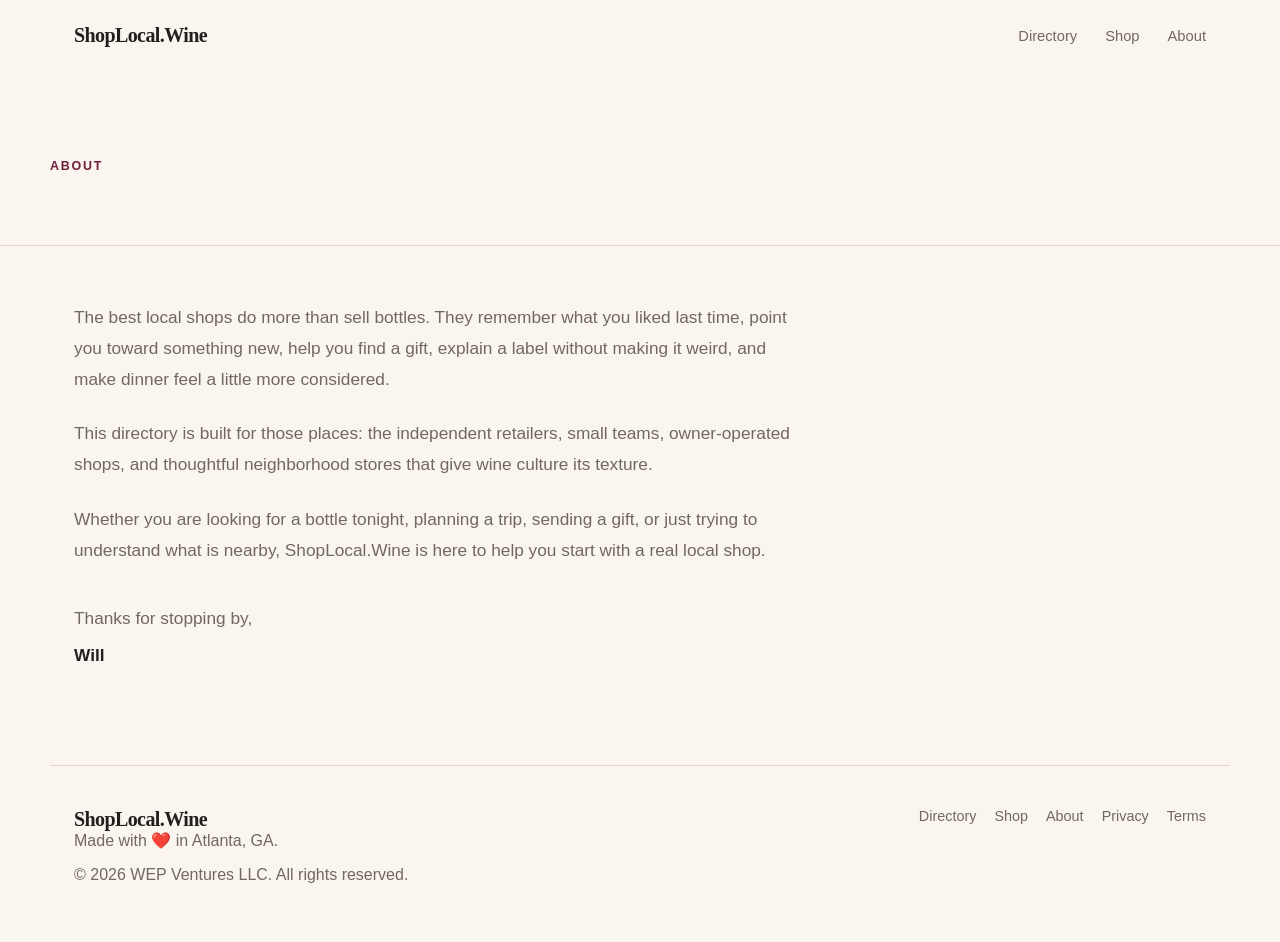
==== commit d00a59ec: "Update about.html" ====
--- a/about.html
+++ b/about.html
@@ -196,8 +196,13 @@
     <a href="about.html">About</a>
     <a href="index.html#newsletter">Newsletter</a>
   </nav>
-
- <main class="about-page">
+<main class="about-page">
+
+  <section class="about-hero">
+    <div class="about-hero-inner">
+      <p class="about-kicker">About</p>
+    </div>
+  </section>
 
   <section class="about-body">
     <div class="about-copy">
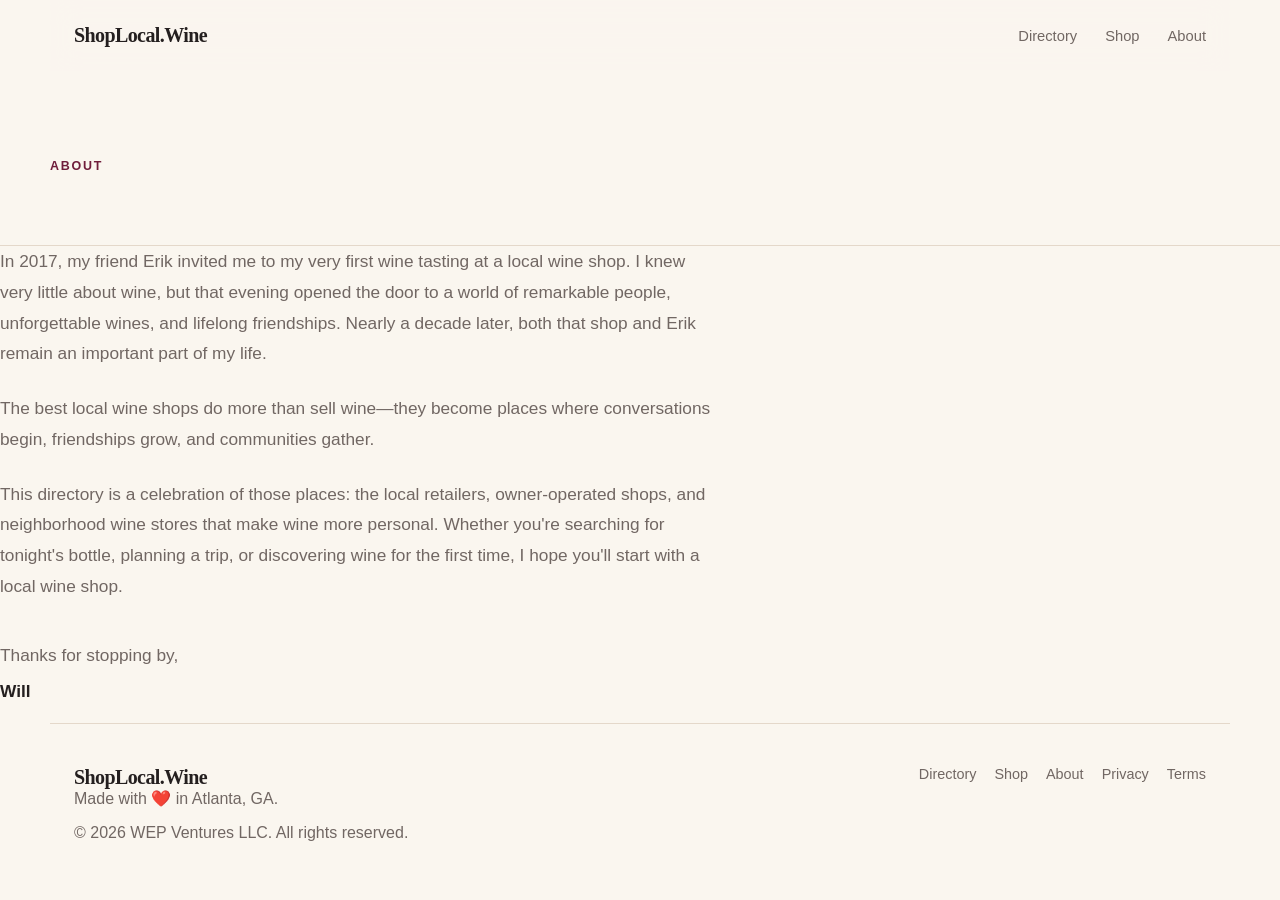
==== commit f8b10805: "Update about.html" ====
--- a/about.html
+++ b/about.html
@@ -204,25 +204,24 @@
     </div>
   </section>
 
-  <section class="about-body">
-    <div class="about-copy">
-      <p>
-        The best local shops do more than sell bottles. They remember what you liked last time, point you toward something new, help you find a gift, explain a label without making it weird, and make dinner feel a little more considered.
-      </p>
-
-      <p>
-        This directory is built for those places: the independent retailers, small teams, owner-operated shops, and thoughtful neighborhood stores that give wine culture its texture.
-      </p>
-
-                <p>
-          Whether you are looking for a bottle tonight, planning a trip, sending a gift, or just trying to understand what is nearby, ShopLocal.Wine is here to help you start with a real local shop.
-        </p>
-
-        <div class="about-signoff">
-          <p>Thanks for stopping by,</p>
-          <p class="about-name">Will</p>
-        </div>
-      </div>
+  <div class="about-copy">
+  <p>
+    In 2017, my friend Erik invited me to my very first wine tasting at a local wine shop. I knew very little about wine, but that evening opened the door to a world of remarkable people, unforgettable wines, and lifelong friendships. Nearly a decade later, both that shop and Erik remain an important part of my life.
+  </p>
+
+  <p>
+    The best local wine shops do more than sell wine—they become places where conversations begin, friendships grow, and communities gather.
+  </p>
+
+  <p>
+    This directory is a celebration of those places: the local retailers, owner-operated shops, and neighborhood wine stores that make wine more personal. Whether you're searching for tonight's bottle, planning a trip, or discovering wine for the first time, I hope you'll start with a local wine shop.
+  </p>
+
+  <div class="about-signoff">
+    <p>Thanks for stopping by,</p>
+    <p class="about-name">Will</p>
+  </div>
+</div>
     </section>
 
   </main>
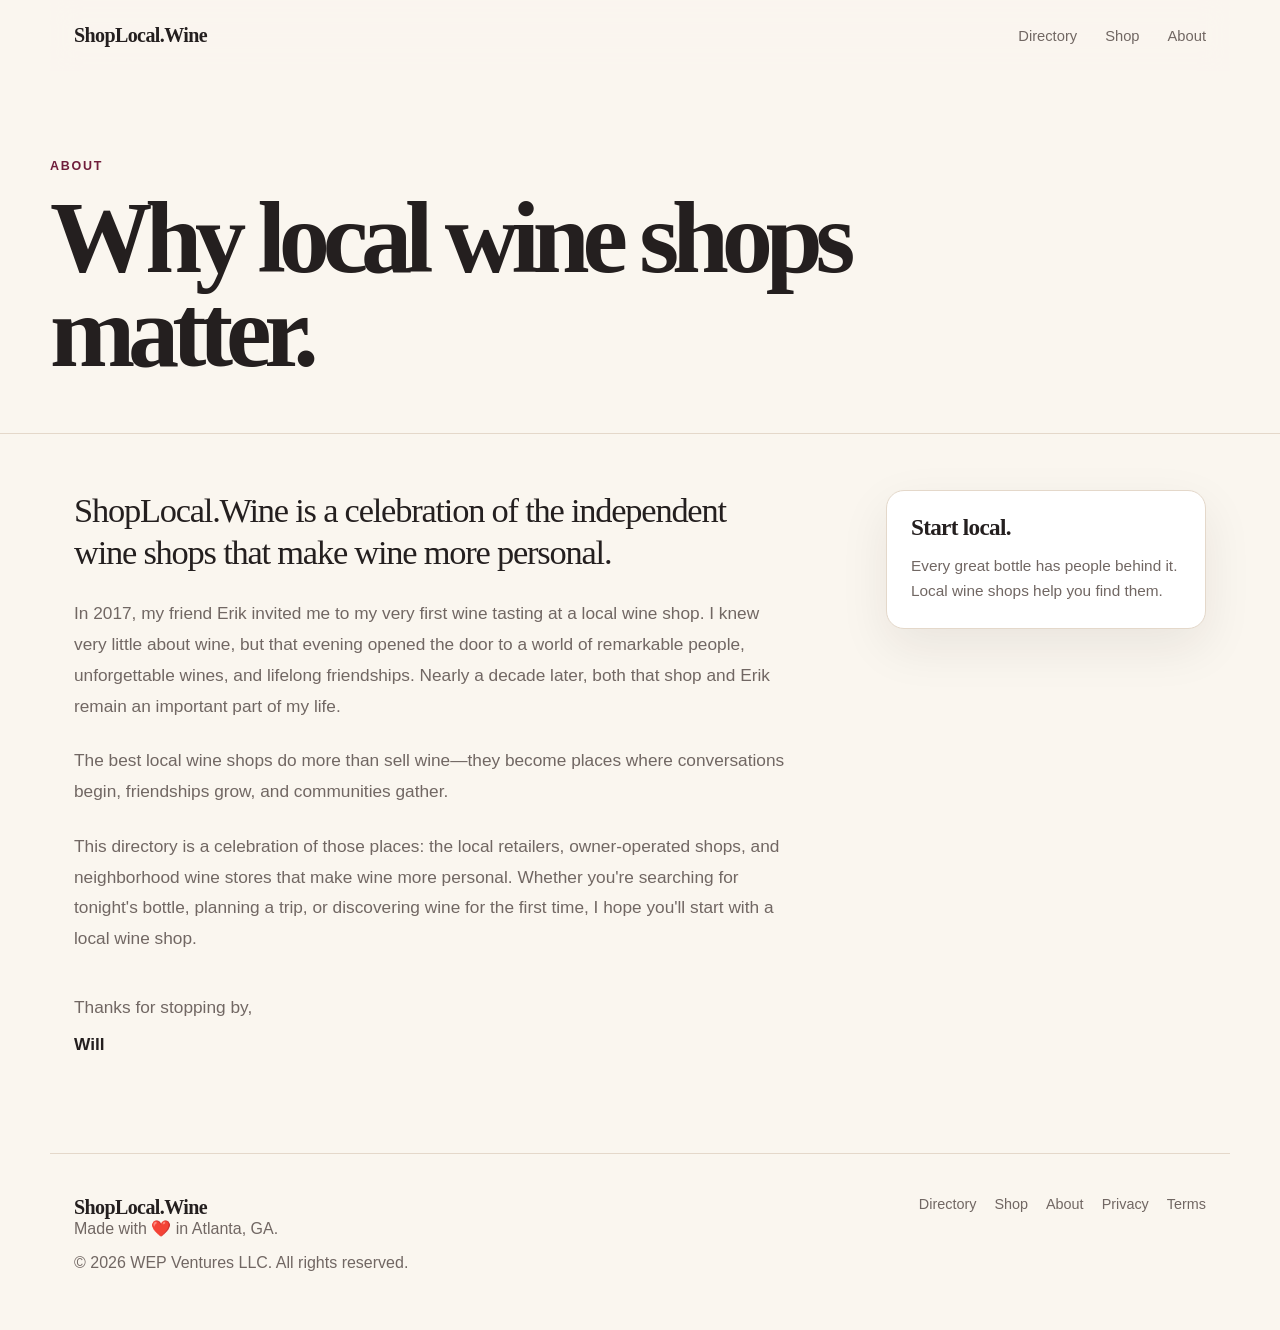
==== commit a7b27010: "Update about.html" ====
--- a/about.html
+++ b/about.html
@@ -197,34 +197,45 @@
     <a href="index.html#newsletter">Newsletter</a>
   </nav>
 <main class="about-page">
-
   <section class="about-hero">
     <div class="about-hero-inner">
       <p class="about-kicker">About</p>
+      <h1 class="about-title">Why local wine shops matter.</h1>
     </div>
   </section>
 
-  <div class="about-copy">
-  <p>
-    In 2017, my friend Erik invited me to my very first wine tasting at a local wine shop. I knew very little about wine, but that evening opened the door to a world of remarkable people, unforgettable wines, and lifelong friendships. Nearly a decade later, both that shop and Erik remain an important part of my life.
-  </p>
-
-  <p>
-    The best local wine shops do more than sell wine—they become places where conversations begin, friendships grow, and communities gather.
-  </p>
-
-  <p>
-    This directory is a celebration of those places: the local retailers, owner-operated shops, and neighborhood wine stores that make wine more personal. Whether you're searching for tonight's bottle, planning a trip, or discovering wine for the first time, I hope you'll start with a local wine shop.
-  </p>
-
-  <div class="about-signoff">
-    <p>Thanks for stopping by,</p>
-    <p class="about-name">Will</p>
-  </div>
-</div>
-    </section>
-
-  </main>
+  <section class="about-body">
+    <div class="about-copy">
+      <p class="lead">
+        ShopLocal.Wine is a celebration of the independent wine shops that make wine more personal.
+      </p>
+
+      <p>
+        In 2017, my friend Erik invited me to my very first wine tasting at a local wine shop. I knew very little about wine, but that evening opened the door to a world of remarkable people, unforgettable wines, and lifelong friendships. Nearly a decade later, both that shop and Erik remain an important part of my life.
+      </p>
+
+      <p>
+        The best local wine shops do more than sell wine—they become places where conversations begin, friendships grow, and communities gather.
+      </p>
+
+      <p>
+        This directory is a celebration of those places: the local retailers, owner-operated shops, and neighborhood wine stores that make wine more personal. Whether you're searching for tonight's bottle, planning a trip, or discovering wine for the first time, I hope you'll start with a local wine shop.
+      </p>
+
+      <div class="about-signoff">
+        <p>Thanks for stopping by,</p>
+        <p class="about-name">Will</p>
+      </div>
+    </div>
+
+    <aside class="about-note">
+      <h2>Start local.</h2>
+      <p>
+        Every great bottle has people behind it. Local wine shops help you find them.
+      </p>
+    </aside>
+  </section>
+</main>
 
   <div id="siteFooter"></div>
 
